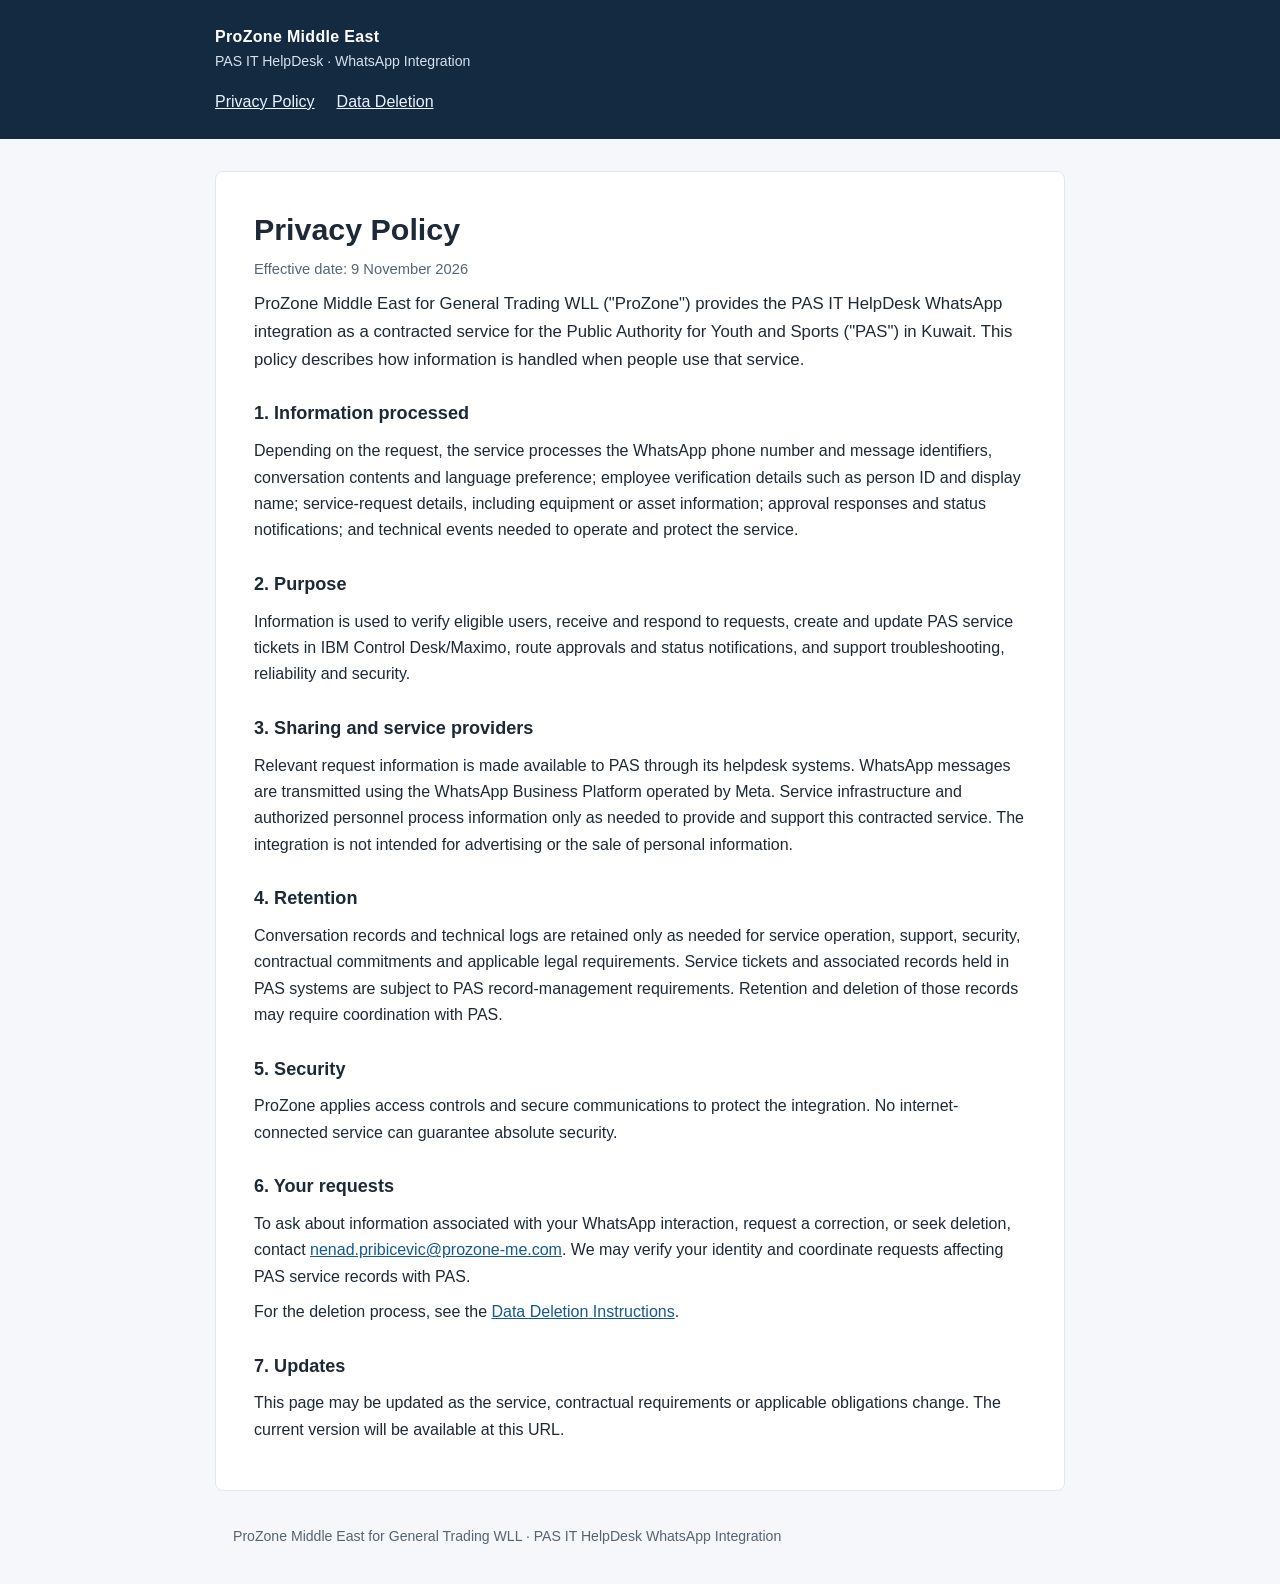
==== index.html @ 1fd91a79 "Add PAS WhatsApp privacy policy and data-deletion pages" ====
<!doctype html>
<html lang="en">
<head>
<meta charset="utf-8">
<meta name="viewport" content="width=device-width, initial-scale=1">
<meta name="description" content="Privacy Policy for the PAS IT HelpDesk WhatsApp integration provided by ProZone Middle East.">
<title>Privacy Policy | PAS IT HelpDesk WhatsApp</title>
<link rel="stylesheet" href="style.css">
</head>
<body>
<header><div class="inner"><div class="brand">ProZone Middle East</div><div class="subtitle">PAS IT HelpDesk · WhatsApp Integration</div><nav><a href="./">Privacy Policy</a><a href="data-deletion.html">Data Deletion</a></nav></div></header>
<main>
<h1>Privacy Policy</h1>
<p class="muted">Effective date: 9 November 2026</p>
<p class="intro">ProZone Middle East for General Trading WLL ("ProZone") provides the PAS IT HelpDesk WhatsApp integration as a contracted service for the Public Authority for Youth and Sports ("PAS") in Kuwait. This policy describes how information is handled when people use that service.</p>
<h2>1. Information processed</h2>
<p>Depending on the request, the service processes the WhatsApp phone number and message identifiers, conversation contents and language preference; employee verification details such as person ID and display name; service-request details, including equipment or asset information; approval responses and status notifications; and technical events needed to operate and protect the service.</p>
<h2>2. Purpose</h2>
<p>Information is used to verify eligible users, receive and respond to requests, create and update PAS service tickets in IBM Control Desk/Maximo, route approvals and status notifications, and support troubleshooting, reliability and security.</p>
<h2>3. Sharing and service providers</h2>
<p>Relevant request information is made available to PAS through its helpdesk systems. WhatsApp messages are transmitted using the WhatsApp Business Platform operated by Meta. Service infrastructure and authorized personnel process information only as needed to provide and support this contracted service. The integration is not intended for advertising or the sale of personal information.</p>
<h2>4. Retention</h2>
<p>Conversation records and technical logs are retained only as needed for service operation, support, security, contractual commitments and applicable legal requirements. Service tickets and associated records held in PAS systems are subject to PAS record-management requirements. Retention and deletion of those records may require coordination with PAS.</p>
<h2>5. Security</h2>
<p>ProZone applies access controls and secure communications to protect the integration. No internet-connected service can guarantee absolute security.</p>
<h2>6. Your requests</h2>
<p>To ask about information associated with your WhatsApp interaction, request a correction, or seek deletion, contact <a href="mailto:nenad.pribicevic@prozone-me.com">nenad.pribicevic@prozone-me.com</a>. We may verify your identity and coordinate requests affecting PAS service records with PAS.</p>
<p>For the deletion process, see the <a href="data-deletion.html">Data Deletion Instructions</a>.</p>
<h2>7. Updates</h2>
<p>This page may be updated as the service, contractual requirements or applicable obligations change. The current version will be available at this URL.</p>
</main>
<footer>ProZone Middle East for General Trading WLL · PAS IT HelpDesk WhatsApp Integration</footer>
</body>
</html>
---- style.css ----
:root{color-scheme:light;font-family:Arial,Helvetica,sans-serif;font-size:16px;line-height:1.65;background:#f5f7fa;color:#1d2935}*{box-sizing:border-box}body{margin:0}header{background:#142a41;color:#fff;padding:24px 22px}header .inner{max-width:850px;margin:0 auto}header .brand{font-weight:700;letter-spacing:.02em}header .subtitle{font-size:.88rem;color:#d5e1ee}main{max-width:850px;margin:32px auto;padding:38px;background:#fff;border:1px solid #e2e7eb;border-radius:8px}h1{font-size:1.9rem;margin:0 0 4px;line-height:1.25}h2{font-size:1.13rem;margin:26px 0 6px}p,ul{margin:9px 0}ul{padding-left:23px}nav{margin-top:15px}nav a{color:#eaf4ff;margin-right:22px}main a{color:#125991}main a:hover,nav a:hover{text-decoration:underline}.muted{color:#566575;font-size:.92rem}.intro{font-size:1.05rem}footer{max-width:850px;margin:0 auto;padding:2px 18px 36px;color:#556473;font-size:.88rem}@media(max-width:900px){main{margin:0;border:0;border-radius:0;padding:28px 20px}}
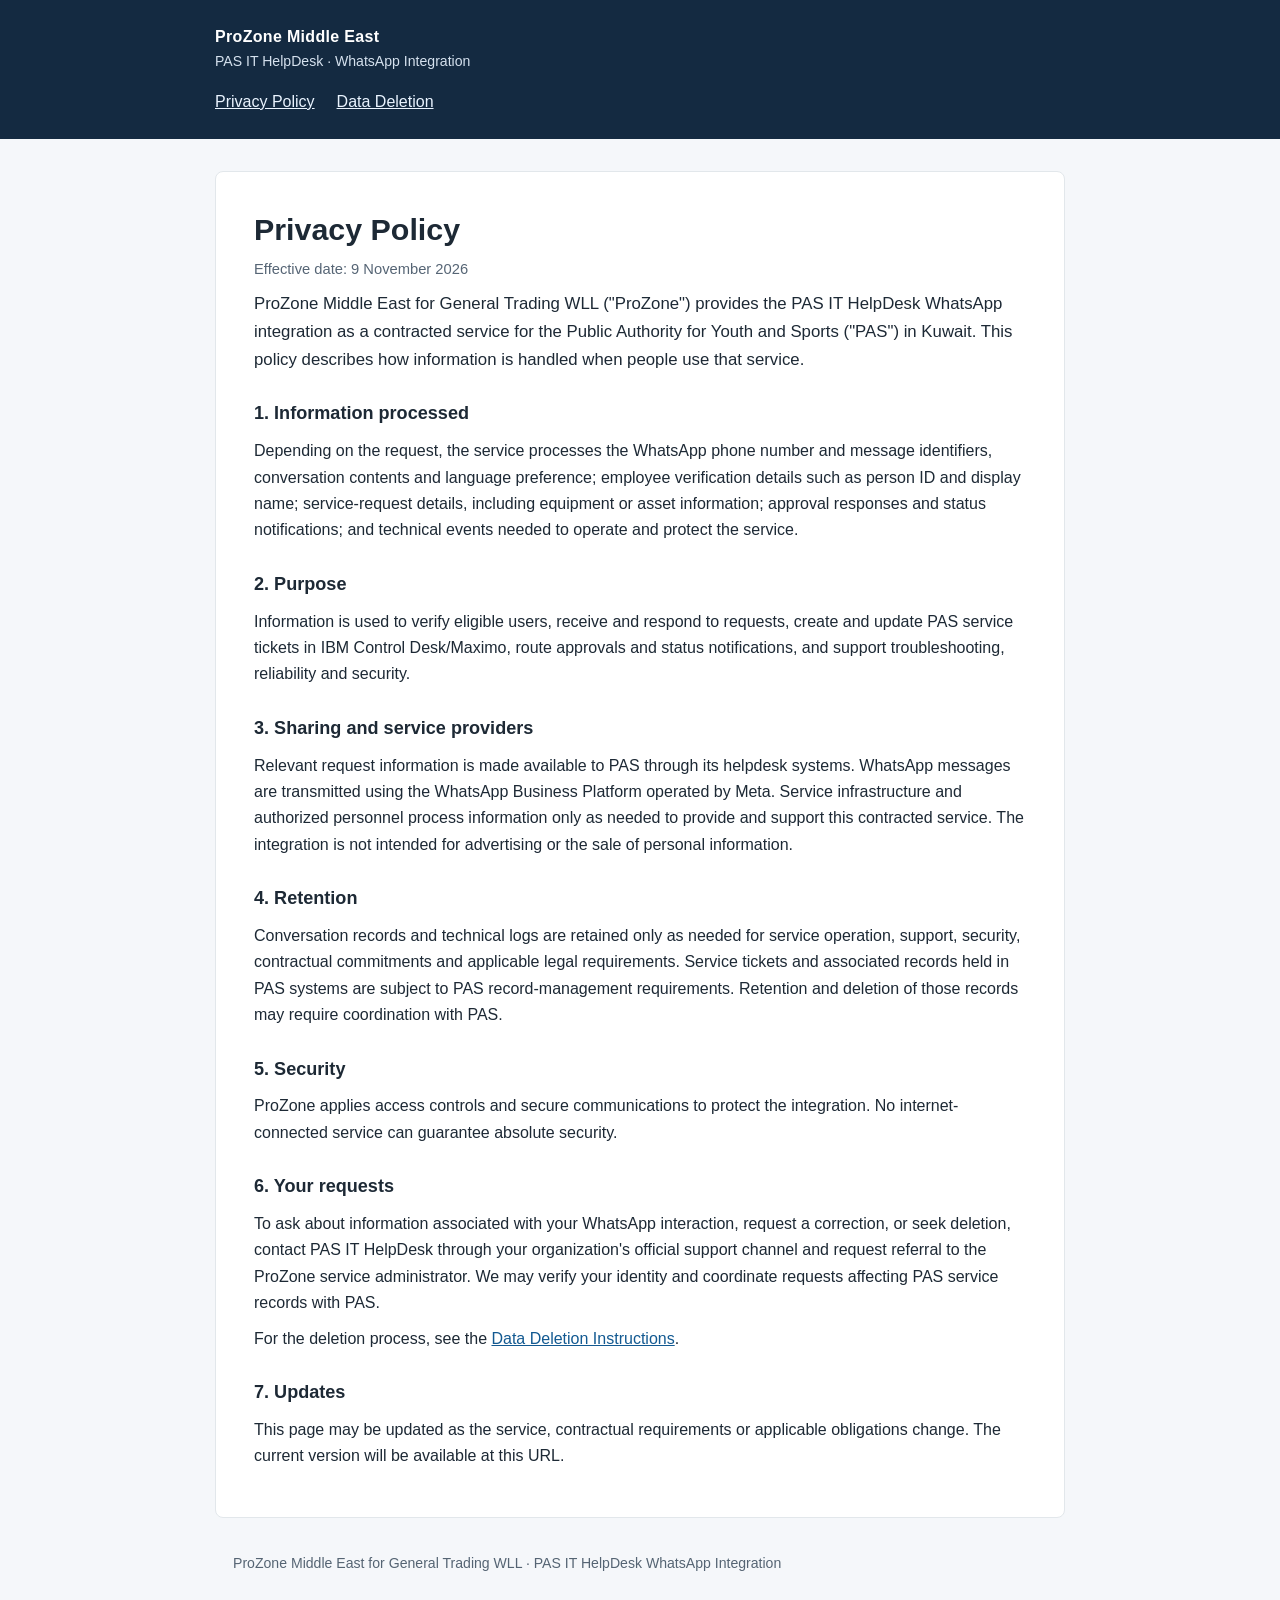
==== commit 4b19c997: "Remove personal contact email from PAS WhatsApp privacy pages" ====
--- a/index.html
+++ b/index.html
@@ -24,7 +24,7 @@
 <h2>5. Security</h2>
 <p>ProZone applies access controls and secure communications to protect the integration. No internet-connected service can guarantee absolute security.</p>
 <h2>6. Your requests</h2>
-<p>To ask about information associated with your WhatsApp interaction, request a correction, or seek deletion, contact <a href="mailto:nenad.pribicevic@prozone-me.com">nenad.pribicevic@prozone-me.com</a>. We may verify your identity and coordinate requests affecting PAS service records with PAS.</p>
+<p>To ask about information associated with your WhatsApp interaction, request a correction, or seek deletion, contact PAS IT HelpDesk through your organization's official support channel and request referral to the ProZone service administrator. We may verify your identity and coordinate requests affecting PAS service records with PAS.</p>
 <p>For the deletion process, see the <a href="data-deletion.html">Data Deletion Instructions</a>.</p>
 <h2>7. Updates</h2>
 <p>This page may be updated as the service, contractual requirements or applicable obligations change. The current version will be available at this URL.</p>
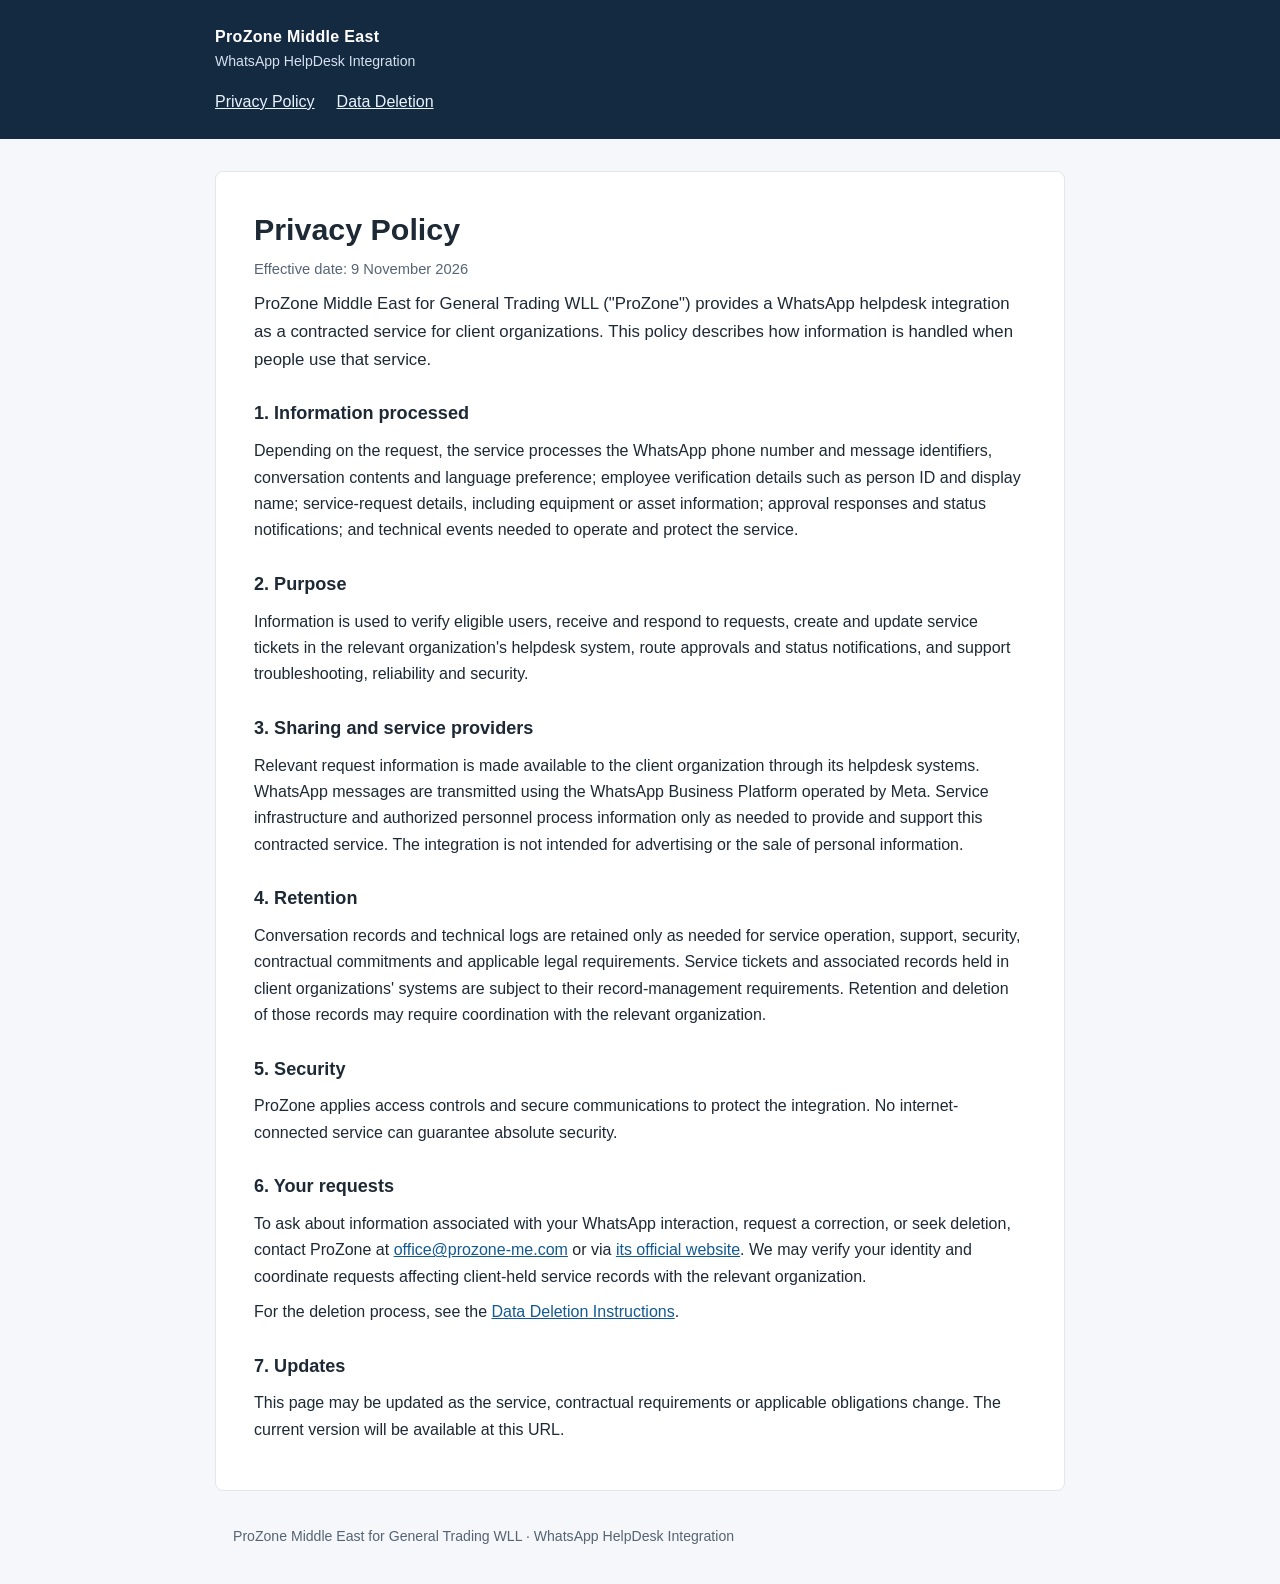
==== commit 622f565e: "Use ProZone official contact and remove client references from public policies" ====
--- a/index.html
+++ b/index.html
@@ -3,32 +3,32 @@
 <head>
 <meta charset="utf-8">
 <meta name="viewport" content="width=device-width, initial-scale=1">
-<meta name="description" content="Privacy Policy for the PAS IT HelpDesk WhatsApp integration provided by ProZone Middle East.">
-<title>Privacy Policy | PAS IT HelpDesk WhatsApp</title>
+<meta name="description" content="Privacy Policy for ProZone Middle East's WhatsApp helpdesk integration service.">
+<title>Privacy Policy | ProZone WhatsApp HelpDesk</title>
 <link rel="stylesheet" href="style.css">
 </head>
 <body>
-<header><div class="inner"><div class="brand">ProZone Middle East</div><div class="subtitle">PAS IT HelpDesk · WhatsApp Integration</div><nav><a href="./">Privacy Policy</a><a href="data-deletion.html">Data Deletion</a></nav></div></header>
+<header><div class="inner"><div class="brand">ProZone Middle East</div><div class="subtitle">WhatsApp HelpDesk Integration</div><nav><a href="./">Privacy Policy</a><a href="data-deletion.html">Data Deletion</a></nav></div></header>
 <main>
 <h1>Privacy Policy</h1>
 <p class="muted">Effective date: 9 November 2026</p>
-<p class="intro">ProZone Middle East for General Trading WLL ("ProZone") provides the PAS IT HelpDesk WhatsApp integration as a contracted service for the Public Authority for Youth and Sports ("PAS") in Kuwait. This policy describes how information is handled when people use that service.</p>
+<p class="intro">ProZone Middle East for General Trading WLL ("ProZone") provides a WhatsApp helpdesk integration as a contracted service for client organizations. This policy describes how information is handled when people use that service.</p>
 <h2>1. Information processed</h2>
 <p>Depending on the request, the service processes the WhatsApp phone number and message identifiers, conversation contents and language preference; employee verification details such as person ID and display name; service-request details, including equipment or asset information; approval responses and status notifications; and technical events needed to operate and protect the service.</p>
 <h2>2. Purpose</h2>
-<p>Information is used to verify eligible users, receive and respond to requests, create and update PAS service tickets in IBM Control Desk/Maximo, route approvals and status notifications, and support troubleshooting, reliability and security.</p>
+<p>Information is used to verify eligible users, receive and respond to requests, create and update service tickets in the relevant organization's helpdesk system, route approvals and status notifications, and support troubleshooting, reliability and security.</p>
 <h2>3. Sharing and service providers</h2>
-<p>Relevant request information is made available to PAS through its helpdesk systems. WhatsApp messages are transmitted using the WhatsApp Business Platform operated by Meta. Service infrastructure and authorized personnel process information only as needed to provide and support this contracted service. The integration is not intended for advertising or the sale of personal information.</p>
+<p>Relevant request information is made available to the client organization through its helpdesk systems. WhatsApp messages are transmitted using the WhatsApp Business Platform operated by Meta. Service infrastructure and authorized personnel process information only as needed to provide and support this contracted service. The integration is not intended for advertising or the sale of personal information.</p>
 <h2>4. Retention</h2>
-<p>Conversation records and technical logs are retained only as needed for service operation, support, security, contractual commitments and applicable legal requirements. Service tickets and associated records held in PAS systems are subject to PAS record-management requirements. Retention and deletion of those records may require coordination with PAS.</p>
+<p>Conversation records and technical logs are retained only as needed for service operation, support, security, contractual commitments and applicable legal requirements. Service tickets and associated records held in client organizations' systems are subject to their record-management requirements. Retention and deletion of those records may require coordination with the relevant organization.</p>
 <h2>5. Security</h2>
 <p>ProZone applies access controls and secure communications to protect the integration. No internet-connected service can guarantee absolute security.</p>
 <h2>6. Your requests</h2>
-<p>To ask about information associated with your WhatsApp interaction, request a correction, or seek deletion, contact PAS IT HelpDesk through your organization's official support channel and request referral to the ProZone service administrator. We may verify your identity and coordinate requests affecting PAS service records with PAS.</p>
+<p>To ask about information associated with your WhatsApp interaction, request a correction, or seek deletion, contact ProZone at <a href="mailto:office@prozone-me.com">office@prozone-me.com</a> or via <a href="https://www.prozone-me.com/">its official website</a>. We may verify your identity and coordinate requests affecting client-held service records with the relevant organization.</p>
 <p>For the deletion process, see the <a href="data-deletion.html">Data Deletion Instructions</a>.</p>
 <h2>7. Updates</h2>
 <p>This page may be updated as the service, contractual requirements or applicable obligations change. The current version will be available at this URL.</p>
 </main>
-<footer>ProZone Middle East for General Trading WLL · PAS IT HelpDesk WhatsApp Integration</footer>
+<footer>ProZone Middle East for General Trading WLL · WhatsApp HelpDesk Integration</footer>
 </body>
 </html>
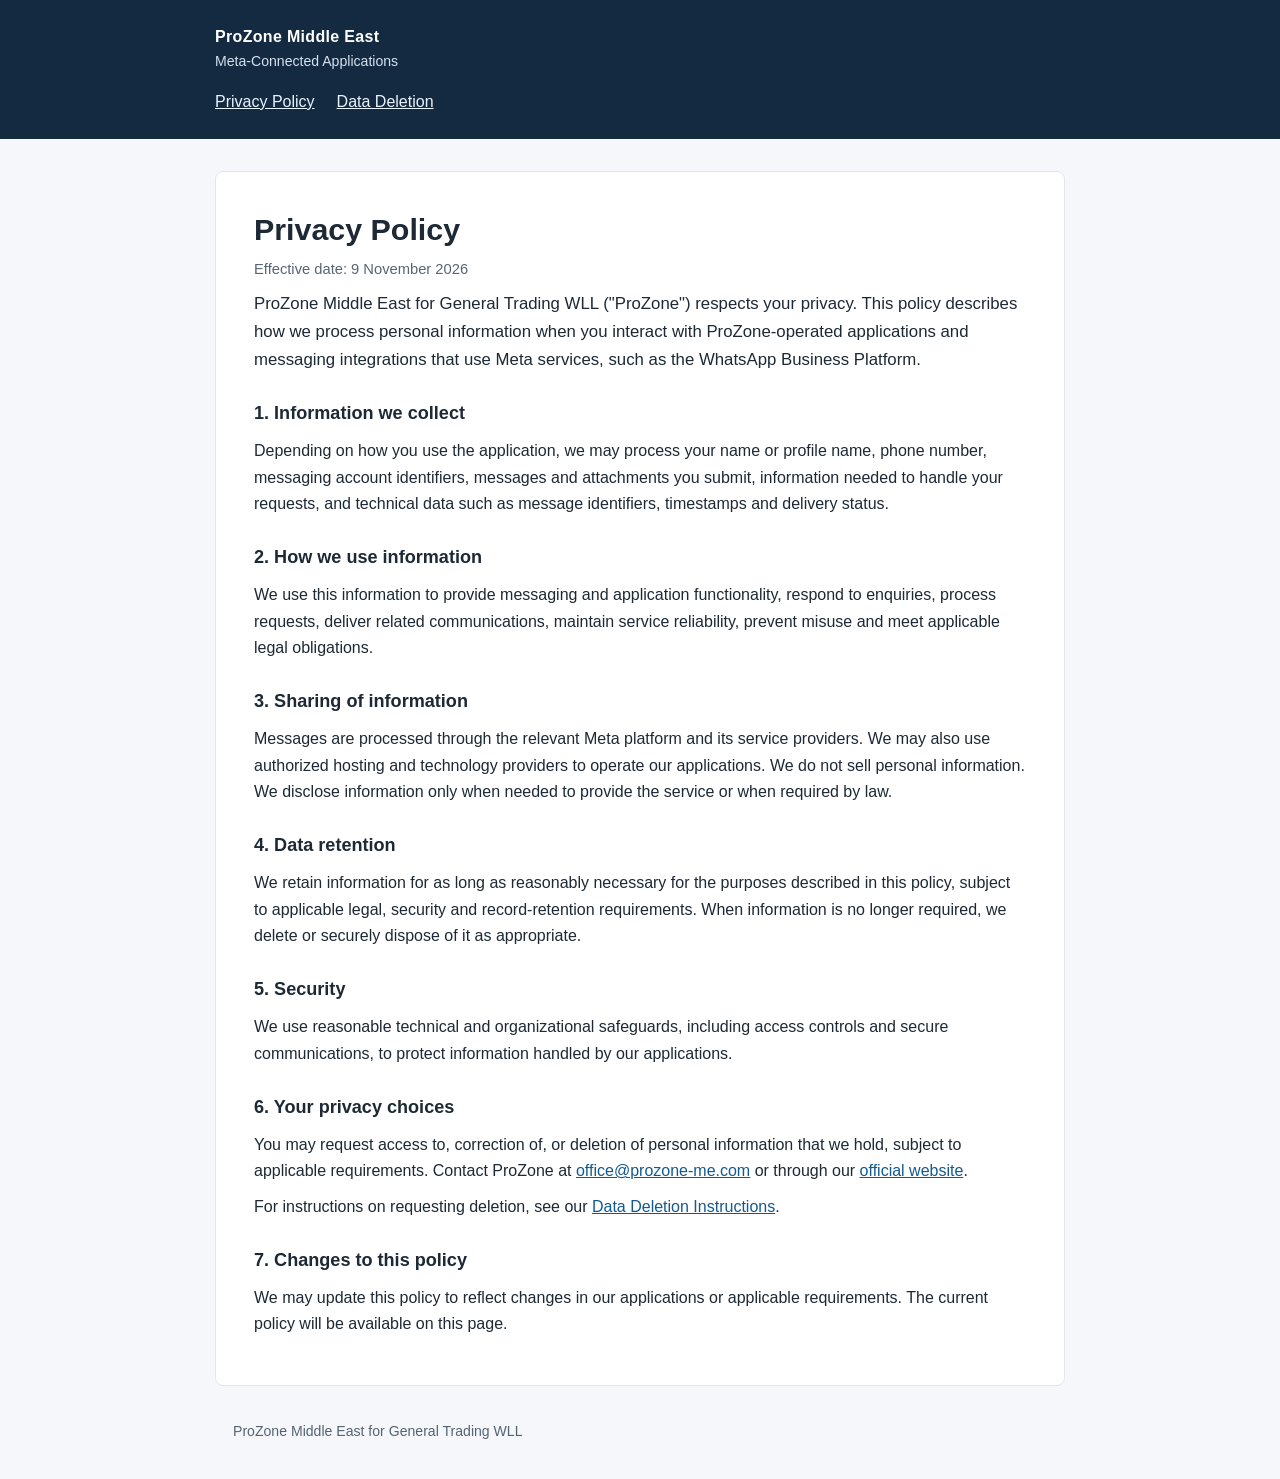
==== commit b3961b44: "Rewrite public policies as generic ProZone Meta app privacy and deletion documents" ====
--- a/index.html
+++ b/index.html
@@ -3,32 +3,32 @@
 <head>
 <meta charset="utf-8">
 <meta name="viewport" content="width=device-width, initial-scale=1">
-<meta name="description" content="Privacy Policy for ProZone Middle East's WhatsApp helpdesk integration service.">
-<title>Privacy Policy | ProZone WhatsApp HelpDesk</title>
+<meta name="description" content="Privacy Policy for ProZone Middle East's Meta-connected messaging applications.">
+<title>Privacy Policy | ProZone Middle East</title>
 <link rel="stylesheet" href="style.css">
 </head>
 <body>
-<header><div class="inner"><div class="brand">ProZone Middle East</div><div class="subtitle">WhatsApp HelpDesk Integration</div><nav><a href="./">Privacy Policy</a><a href="data-deletion.html">Data Deletion</a></nav></div></header>
+<header><div class="inner"><div class="brand">ProZone Middle East</div><div class="subtitle">Meta-Connected Applications</div><nav><a href="./">Privacy Policy</a><a href="data-deletion.html">Data Deletion</a></nav></div></header>
 <main>
 <h1>Privacy Policy</h1>
 <p class="muted">Effective date: 9 November 2026</p>
-<p class="intro">ProZone Middle East for General Trading WLL ("ProZone") provides a WhatsApp helpdesk integration as a contracted service for client organizations. This policy describes how information is handled when people use that service.</p>
-<h2>1. Information processed</h2>
-<p>Depending on the request, the service processes the WhatsApp phone number and message identifiers, conversation contents and language preference; employee verification details such as person ID and display name; service-request details, including equipment or asset information; approval responses and status notifications; and technical events needed to operate and protect the service.</p>
-<h2>2. Purpose</h2>
-<p>Information is used to verify eligible users, receive and respond to requests, create and update service tickets in the relevant organization's helpdesk system, route approvals and status notifications, and support troubleshooting, reliability and security.</p>
-<h2>3. Sharing and service providers</h2>
-<p>Relevant request information is made available to the client organization through its helpdesk systems. WhatsApp messages are transmitted using the WhatsApp Business Platform operated by Meta. Service infrastructure and authorized personnel process information only as needed to provide and support this contracted service. The integration is not intended for advertising or the sale of personal information.</p>
-<h2>4. Retention</h2>
-<p>Conversation records and technical logs are retained only as needed for service operation, support, security, contractual commitments and applicable legal requirements. Service tickets and associated records held in client organizations' systems are subject to their record-management requirements. Retention and deletion of those records may require coordination with the relevant organization.</p>
+<p class="intro">ProZone Middle East for General Trading WLL ("ProZone") respects your privacy. This policy describes how we process personal information when you interact with ProZone-operated applications and messaging integrations that use Meta services, such as the WhatsApp Business Platform.</p>
+<h2>1. Information we collect</h2>
+<p>Depending on how you use the application, we may process your name or profile name, phone number, messaging account identifiers, messages and attachments you submit, information needed to handle your requests, and technical data such as message identifiers, timestamps and delivery status.</p>
+<h2>2. How we use information</h2>
+<p>We use this information to provide messaging and application functionality, respond to enquiries, process requests, deliver related communications, maintain service reliability, prevent misuse and meet applicable legal obligations.</p>
+<h2>3. Sharing of information</h2>
+<p>Messages are processed through the relevant Meta platform and its service providers. We may also use authorized hosting and technology providers to operate our applications. We do not sell personal information. We disclose information only when needed to provide the service or when required by law.</p>
+<h2>4. Data retention</h2>
+<p>We retain information for as long as reasonably necessary for the purposes described in this policy, subject to applicable legal, security and record-retention requirements. When information is no longer required, we delete or securely dispose of it as appropriate.</p>
 <h2>5. Security</h2>
-<p>ProZone applies access controls and secure communications to protect the integration. No internet-connected service can guarantee absolute security.</p>
-<h2>6. Your requests</h2>
-<p>To ask about information associated with your WhatsApp interaction, request a correction, or seek deletion, contact ProZone at <a href="mailto:office@prozone-me.com">office@prozone-me.com</a> or via <a href="https://www.prozone-me.com/">its official website</a>. We may verify your identity and coordinate requests affecting client-held service records with the relevant organization.</p>
-<p>For the deletion process, see the <a href="data-deletion.html">Data Deletion Instructions</a>.</p>
-<h2>7. Updates</h2>
-<p>This page may be updated as the service, contractual requirements or applicable obligations change. The current version will be available at this URL.</p>
+<p>We use reasonable technical and organizational safeguards, including access controls and secure communications, to protect information handled by our applications.</p>
+<h2>6. Your privacy choices</h2>
+<p>You may request access to, correction of, or deletion of personal information that we hold, subject to applicable requirements. Contact ProZone at <a href="mailto:office@prozone-me.com">office@prozone-me.com</a> or through our <a href="https://www.prozone-me.com/">official website</a>.</p>
+<p>For instructions on requesting deletion, see our <a href="data-deletion.html">Data Deletion Instructions</a>.</p>
+<h2>7. Changes to this policy</h2>
+<p>We may update this policy to reflect changes in our applications or applicable requirements. The current policy will be available on this page.</p>
 </main>
-<footer>ProZone Middle East for General Trading WLL · WhatsApp HelpDesk Integration</footer>
+<footer>ProZone Middle East for General Trading WLL</footer>
 </body>
 </html>
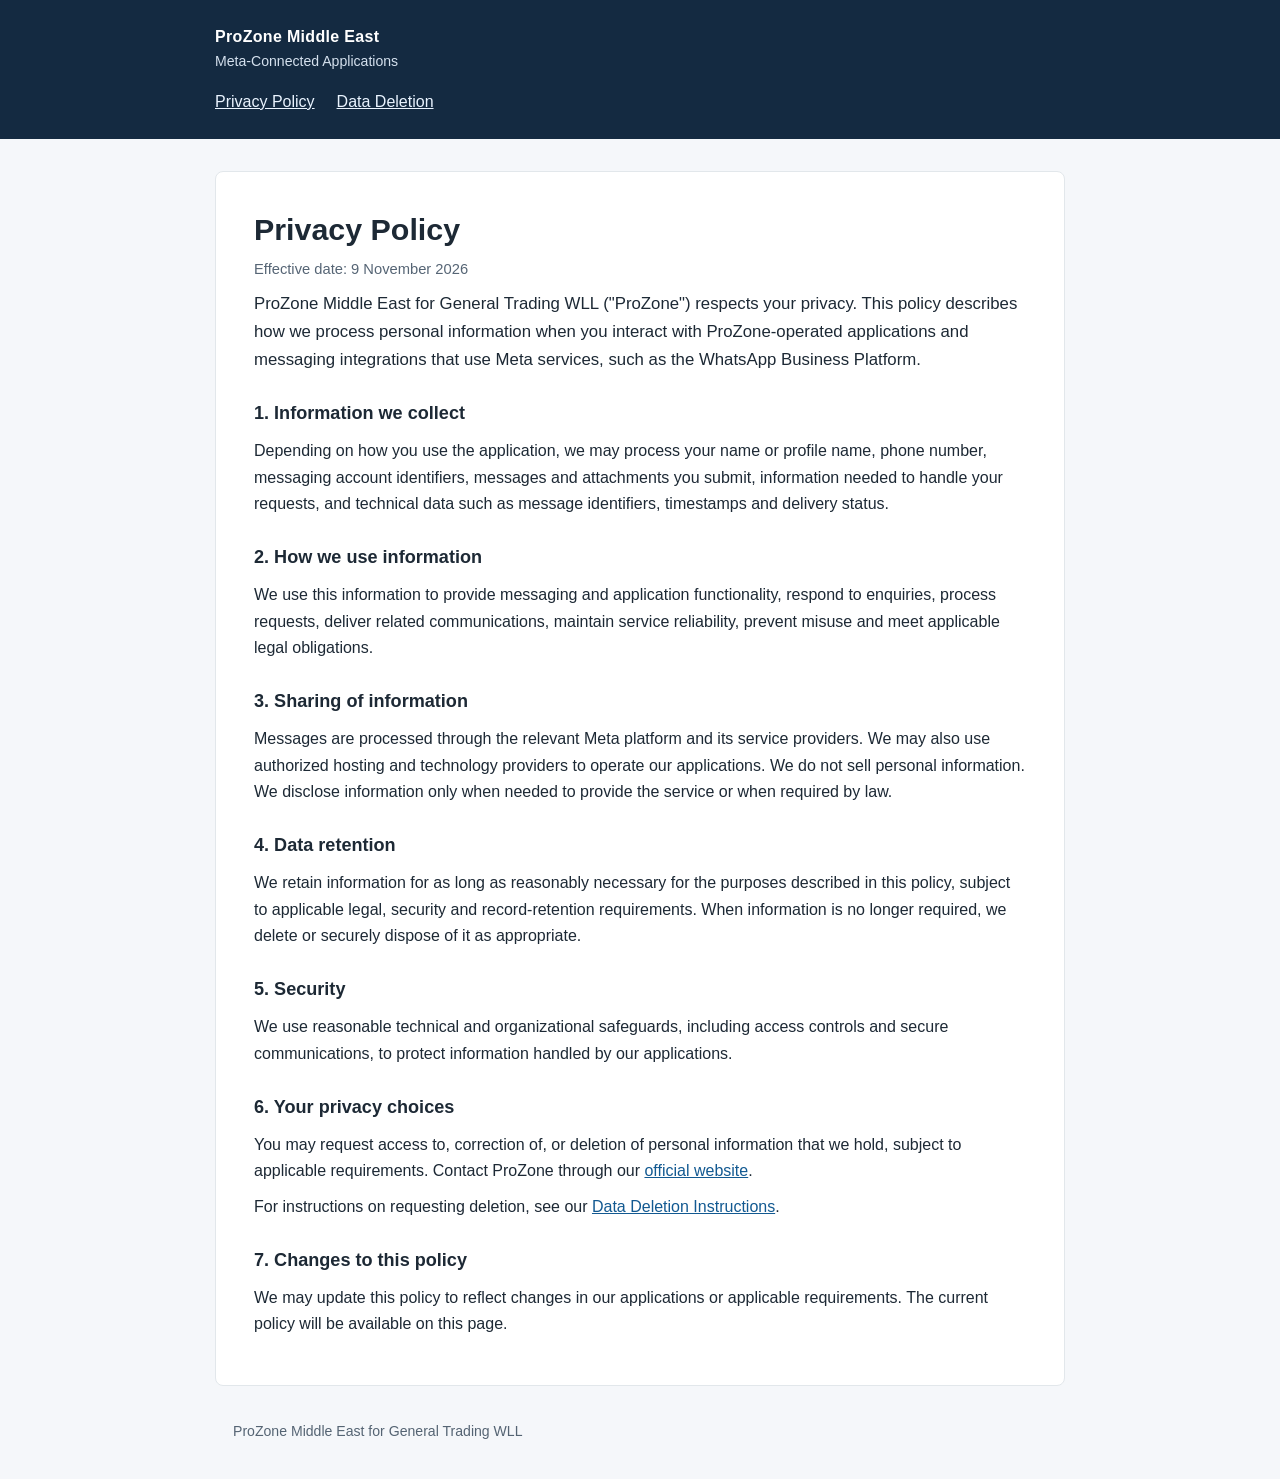
==== commit e9c0f3f2: "Remove all email addresses from public policy pages and README" ====
--- a/index.html
+++ b/index.html
@@ -24,7 +24,7 @@
 <h2>5. Security</h2>
 <p>We use reasonable technical and organizational safeguards, including access controls and secure communications, to protect information handled by our applications.</p>
 <h2>6. Your privacy choices</h2>
-<p>You may request access to, correction of, or deletion of personal information that we hold, subject to applicable requirements. Contact ProZone at <a href="mailto:office@prozone-me.com">office@prozone-me.com</a> or through our <a href="https://www.prozone-me.com/">official website</a>.</p>
+<p>You may request access to, correction of, or deletion of personal information that we hold, subject to applicable requirements. Contact ProZone through our <a href="https://www.prozone-me.com/">official website</a>.</p>
 <p>For instructions on requesting deletion, see our <a href="data-deletion.html">Data Deletion Instructions</a>.</p>
 <h2>7. Changes to this policy</h2>
 <p>We may update this policy to reflect changes in our applications or applicable requirements. The current policy will be available on this page.</p>
